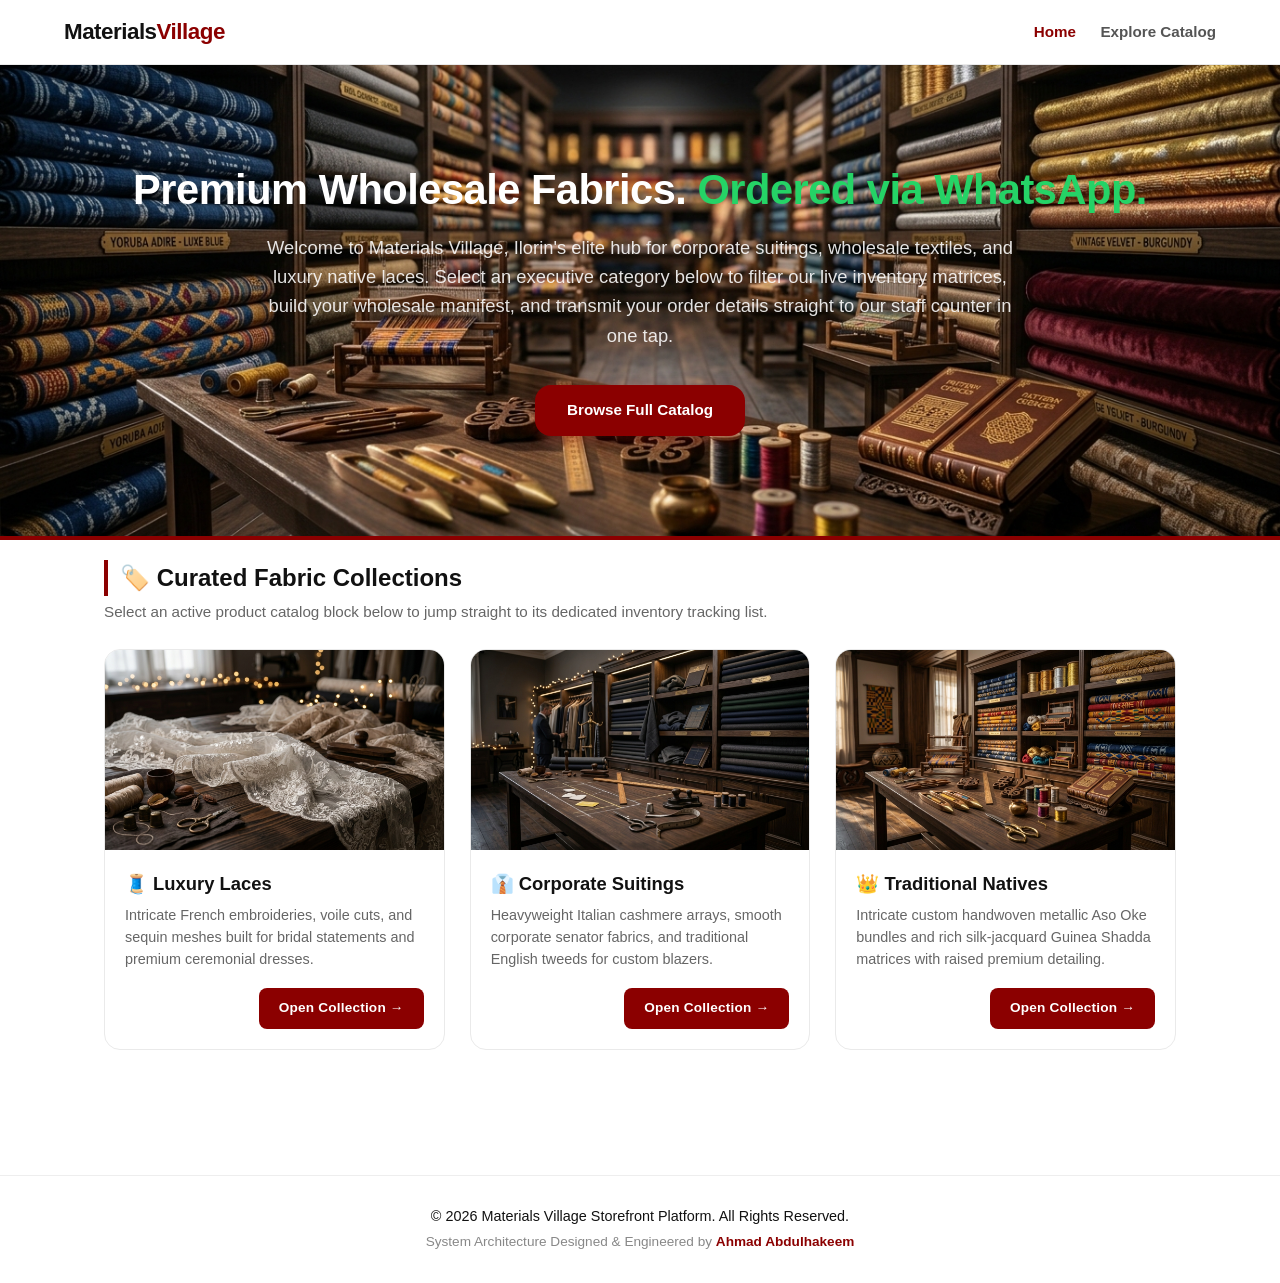
==== index.html @ 61f2f24b "Feat: Completed multi-page B2B fabric storefront template with fuzzy search engine and deep-linked c" ====
<!DOCTYPE html>
<html lang="en">
<head>
    <meta charset="UTF-8">
    <meta name="viewport" content="width=device-width, initial-scale=1.0">
    <title>Materials Village | Premium Textiles Platform</title>
    <link rel="stylesheet" href="style.css">
</head>
<body>

    <!-- Main Navigation Header Interface -->
    <header>
        <div class="logo">Materials<span>Village</span></div>
        <nav>
            <a href="index.html" class="active">Home</a>
            <a href="catalog.html">Explore Catalog</a>
        </nav>
    </header>

    <!-- Elevated Multi-Page Introduction Hero Module -->
    <section class="hero">
        <h1>Premium Wholesale Fabrics. <span class="whatsapp-color">Ordered via WhatsApp.</span></h1>
        <p>Welcome to Materials Village, Ilorin's elite hub for corporate suitings, wholesale textiles, and luxury native laces. Select an executive category below to filter our live inventory matrices, build your wholesale manifest, and transmit your order details straight to our staff counter in one tap.</p>
        <a href="catalog.html" class="cta-btn">Browse Full Catalog</a>
    </section>

    <!-- Structural Collection Category Display Wrapper -->
    <main class="menu-container">
        
        <div class="menu-category">
            <h2 class="category-title">🏷️ Curated Fabric Collections</h2>
            <p style="color: #666; margin-bottom: 25px; margin-top: -15px; font-size: 0.95rem;">Select an active product catalog block below to jump straight to its dedicated inventory tracking list.</p>
            
            <!-- Reusing pre-tested responsive layouts to prevent styling breaks -->
            <div class="menu-grid">
                
                <!-- Category Collection Block A -->
                <div class="food-card">
                    <div class="image-wrapper">
                        <!-- Direct placeholder link or your custom generated render asset -->
                        <img src="images/bg-laces.jfif" alt="Luxury Laces" class="food-img">
                    </div>
                    <div class="food-info">
                        <h3>🧵 Luxury Laces</h3>
                        <p class="description">Intricate French embroideries, voile cuts, and sequin meshes built for bridal statements and premium ceremonial dresses.</p>
                        <div class="price-row" style="justify-content: flex-end;">
                            <a href="catalog.html?category=laces" class="add-to-cart-btn" style="text-decoration: none; text-align: center;">Open Collection &rarr;</a>
                        </div>
                    </div>
                </div>

                <!-- Category Collection Block B -->
                <div class="food-card">
                    <div class="image-wrapper">
                        <img src="images/bg-suitings.jfif" alt="Corporate Suitings" class="food-img">
                    </div>
                    <div class="food-info">
                        <h3>👔 Corporate Suitings</h3>
                        <p class="description">Heavyweight Italian cashmere arrays, smooth corporate senator fabrics, and traditional English tweeds for custom blazers.</p>
                        <div class="price-row" style="justify-content: flex-end;">
                            <a href="catalog.html?category=suitings" class="add-to-cart-btn" style="text-decoration: none; text-align: center;">Open Collection &rarr;</a>
                        </div>
                    </div>
                </div>

                <!-- Category Collection Block C -->
                <div class="food-card">
                    <div class="image-wrapper">
                        <img src="images/bg-natives.jfif" alt="Traditional Natives" class="food-img">
                    </div>
                    <div class="food-info">
                        <h3>👑 Traditional Natives</h3>
                        <p class="description">Intricate custom handwoven metallic Aso Oke bundles and rich silk-jacquard Guinea Shadda matrices with raised premium detailing.</p>
                        <div class="price-row" style="justify-content: flex-end;">
                            <a href="catalog.html?category=natives" class="add-to-cart-btn" style="text-decoration: none; text-align: center;">Open Collection &rarr;</a>
                        </div>
                    </div>
                </div>

            </div>
        </div>

    </main>

    <!-- Branded Corporate Footer Section with Developer Credit Signature -->
    <footer>
        <p>&copy; 2026 Materials Village Storefront Platform. All Rights Reserved.</p>
        <p style="margin-top: 5px; font-size: 0.85rem; color: #888;">System Architecture Designed & Engineered by <strong style="color: var(--primary-color);">Ahmad Abdulhakeem</strong></p>
    </footer>

</body>
</html>
---- style.css ----
/* ==========================================================================
   1. TOKENS & RESET ARCHITECTURE
   ========================================================================== */
:root {
    --primary-color: #8B0000;    /* Deep Crimson Accent */
    --accent-color: #25D366;     /* Secure WhatsApp Green */
    --dark-color: #111111;       /* Sleek Typography Slate */
    --light-color: #F8F9FA;      /* Pure Minimal Section Mattes */
    --white: #FFFFFF;
    --border-radius: 16px;
    --transition: all 0.3s cubic-bezier(0.25, 0.8, 0.25, 1);
}

* {
    margin: 0;
    padding: 0;
    box-sizing: border-box;
}

body {
    font-family: -apple-system, BlinkMacSystemFont, 'Segoe UI', Roboto, Helvetica, Arial, sans-serif;
    color: var(--dark-color);
    background-color: var(--white);
    line-height: 1.5;
}

/* ==========================================================================
   2. STICKY INTERFACE HEADER & SEARCH MODULE
   ========================================================================== */
header {
    display: flex;
    justify-content: space-between;
    align-items: center;
    padding: 15px 5%;
    background: var(--white);
    border-bottom: 1px solid #EAEAEA;
    position: sticky;
    top: 0;
    z-index: 1000;
}

.logo {
    font-size: 1.4rem;
    font-weight: 800;
    letter-spacing: -0.5px;
}

.logo span {
    color: var(--primary-color);
}

.search-wrapper input {
    width: 280px;
    padding: 12px 18px;
    border-radius: 30px;
    border: 1px solid #DCDCDC;
    font-size: 0.9rem;
    outline: none;
    transition: var(--transition);
}

.search-wrapper input:focus {
    border-color: var(--primary-color);
    width: 350px;
    box-shadow: 0 4px 12px rgba(139, 0, 0, 0.08);
}

/* ==========================================================================
   3. TAB NAVIGATION WRAPPERS
   ========================================================================== */
.tab-container {
    display: flex;
    justify-content: center;
    gap: 12px;
    padding: 25px 20px 5px;
    overflow-x: auto;
    white-space: nowrap;
}

.tab-btn {
    background: var(--light-color);
    border: none;
    padding: 10px 22px;
    border-radius: 25px;
    font-weight: 600;
    font-size: 0.9rem;
    color: #555555;
    cursor: pointer;
    transition: var(--transition);
}

.tab-btn.active, .tab-btn:hover {
    background: var(--primary-color);
    color: var(--white);
    transform: translateY(-1px);
}

/* ==========================================================================
   4. GRID CONTROLLERS & CARDS
   ========================================================================== */
.menu-container {
    max-width: 1200px;
    margin: 0 auto;
    padding: 20px 5% 80px;
}

.menu-category {
    margin-bottom: 45px;
}

.category-title {
    font-size: 1.5rem;
    font-weight: 700;
    margin-bottom: 20px;
    border-left: 4px solid var(--primary-color);
    padding-left: 12px;
}

.menu-grid {
    display: grid;
    grid-template-columns: repeat(auto-fill, minmax(300px, 1fr));
    gap: 25px;
}

.food-card {
    background-color: var(--white);
    border-radius: var(--border-radius);
    border: 1px solid #EAEAEA;
    overflow: hidden;
    transition: var(--transition);
}

.food-card:hover {
    transform: translateY(-4px);
    box-shadow: 0 12px 24px rgba(0,0,0,0.06);
}

.image-wrapper {
    width: 100%;
    height: 200px;
    background: #F0F0F0;
    overflow: hidden;
}

.food-img {
    width: 100%;
    height: 100%;
    object-fit: cover;
    transition: var(--transition);
}

.food-card:hover .food-img {
    transform: scale(1.04);
}

.food-info {
    padding: 20px;
}

.food-info h3 {
    font-size: 1.15rem;
    font-weight: 700;
    margin-bottom: 8px;
}

.description {
    font-size: 0.9rem;
    color: #666666;
    margin-bottom: 18px;
    min-height: 42px;
}

.price-row {
    display: flex;
    justify-content: space-between;
    align-items: center;
}

.price {
    font-size: 1.25rem;
    font-weight: 800;
}

.price small {
    font-size: 0.75rem;
    color: #888;
    font-weight: 400;
}

.add-to-cart-btn {
    background-color: var(--primary-color);
    color: var(--white);
    border: none;
    padding: 10px 16px;
    border-radius: 8px;
    font-weight: 600;
    font-size: 0.85rem;
    cursor: pointer;
    transition: var(--transition);
}

.add-to-cart-btn:hover {
    background-color: #B22222;
}

/* ==========================================================================
   5. INTERACTIVE BASKET INTERFACES
   ========================================================================== */
.floating-cart-icon {
    position: fixed;
    bottom: 25px;
    right: 25px;
    background-color: var(--primary-color);
    color: var(--white);
    border: none;
    width: 56px;
    height: 56px;
    border-radius: 50%;
    font-size: 1.3rem;
    cursor: pointer;
    box-shadow: 0 4px 16px rgba(139,0,0,0.25);
    display: flex;
    justify-content: center;
    align-items: center;
    z-index: 1500;
    transition: var(--transition);
}

.floating-cart-icon:hover {
    transform: scale(1.08);
}

#cart-count {
    position: absolute;
    top: -4px;
    right: -4px;
    background-color: var(--accent-color);
    font-size: 0.75rem;
    font-weight: 700;
    padding: 3px 7px;
    border-radius: 10px;
}

.cart-drawer {
    position: fixed;
    top: 0;
    right: -400px;
    width: 380px;
    height: 100vh;
    background-color: var(--white);
    box-shadow: -6px 0 24px rgba(0,0,0,0.1);
    z-index: 2000;
    display: flex;
    flex-direction: column;
    transition: right 0.4s cubic-bezier(0.16, 1, 0.3, 1);
}

.cart-drawer.open {
    right: 0;
}

.cart-header {
    padding: 20px;
    border-bottom: 1px solid #EEE;
    display: flex;
    justify-content: space-between;
    align-items: center;
}

.close-cart-btn {
    font-size: 1.6rem;
    cursor: pointer;
    color: #999;
}

.cart-items-list {
    flex: 1;
    overflow-y: auto;
    padding: 20px;
}

.empty-cart-msg {
    text-align: center;
    color: #999;
    margin-top: 50px;
    font-size: 0.9rem;
}

.cart-item-row {
    display: flex;
    justify-content: space-between;
    align-items: center;
    padding: 12px 0;
    border-bottom: 1px solid #F5F5F5;
}

.cart-item-details h4 {
    font-size: 0.9rem;
    margin-bottom: 2px;
}

.cart-item-details span {
    font-size: 0.8rem;
    color: #777;
}

.remove-btn {
    background: none;
    border: none;
    color: #CC0000;
    font-size: 1.1rem;
    font-weight: 700;
    cursor: pointer;
    padding: 5px;
}

.cart-footer {
    padding: 20px;
    background-color: var(--light-color);
    border-top: 1px solid #EAEAEA;
}

.total-row {
    display: flex;
    justify-content: space-between;
    font-weight: 700;
    font-size: 1.1rem;
    margin-bottom: 15px;
}

.checkout-btn {
    width: 100%;
    background-color: var(--accent-color);
    color: var(--white);
    border: none;
    padding: 12px;
    border-radius: 10px;
    font-weight: 700;
    font-size: 0.95rem;
    cursor: pointer;
    transition: var(--transition);
}

.checkout-btn:disabled {
    background-color: #CCC;
    cursor: not-allowed;
}

/* ==========================================================================
   6. RESPONSIVE MEDIA QUERIES
   ========================================================================== */
@media (max-width: 650px) {
    header {
        flex-direction: column;
        gap: 12px;
        padding: 15px 20px;
    }
    .search-wrapper input {
        width: 100%;
        max-width: 320px;
    }
    .search-wrapper input:focus {
        width: 100%;
        max-width: 340px;
    }
    .cart-drawer {
        width: 100vw;
        right: -100vw;
    }
}
footer {
    text-align: center;
    padding: 30px;
    border-top: 1px solid #EEE;
    font-size: 0.9rem;
}
/* ==========================================================================
   7. HOME DIRECTORY COLLECTION BLOCKS
   ========================================================================== */
.home-collections {
    padding: 60px 5%;
    max-width: 1200px;
    margin: 0 auto;
    text-align: center;
}

.section-title {
    font-size: 2rem;
    font-weight: 800;
    margin-bottom: 8px;
    letter-spacing: -0.5px;
}

.section-subtitle {
    color: #666;
    margin-bottom: 40px;
    font-size: 1.05rem;
}

.collection-directory {
    display: grid;
    grid-template-columns: repeat(auto-fit, minmax(320px, 1fr));
    gap: 30px;
}

.collection-card {
    position: relative;
    border-radius: var(--border-radius);
    padding: 40px 30px;
    text-align: left;
    color: var(--white);
    overflow: hidden;
    min-height: 240px;
    display: flex;
    align-items: flex-end;
    box-shadow: 0 4px 15px rgba(0,0,0,0.05);
    transition: var(--transition);
}

.collection-card:hover {
    transform: translateY(-5px);
    box-shadow: 0 12px 30px rgba(0,0,0,0.15);
}

.card-bg-mask {
    position: absolute;
    top: 0;
    left: 0;
    width: 100%;
    height: 100%;
    opacity: 0.92;
    z-index: 1;
    transition: var(--transition);
}

.collection-card:hover .card-bg-mask {
    opacity: 0.85;
}

.collection-content {
    position: relative;
    z-index: 2;
    width: 100%;
}

.collection-content h3 {
    font-size: 1.5rem;
    font-weight: 700;
    margin-bottom: 10px;
}

.collection-content p {
    font-size: 0.95rem;
    opacity: 0.85;
    margin-bottom: 25px;
    line-height: 1.5;
    min-height: 60px;
}

.explore-link {
    color: var(--white);
    text-decoration: none;
    font-weight: 700;
    font-size: 0.95rem;
    border-bottom: 2px solid rgba(255,255,255,0.3);
    padding-bottom: 4px;
    transition: var(--transition);
}

.collection-card:hover .explore-link {
    border-bottom-color: var(--white);
    padding-left: 5px;
}

header nav a {
    text-decoration: none;
    color: #555;
    font-weight: 600;
    margin-left: 20px;
    font-size: 0.95rem;
    transition: var(--transition);
}

header nav a.active, header nav a:hover {
    color: var(--primary-color);
}
/* ==========================================================================
   EXPLICIT HERO SECTIONS & CALL-TO-ACTION BUTTON STYLES
   ========================================================================== */
.hero {
    background:
                url('images/bg-hero.jfif') center/cover no-repeat;
    color: var(--white);
    text-align: center;
    padding: 100px 24px;
    border-bottom: 4px solid var(--primary-color);
}

.hero h1 {
    font-size: 2.6rem;
    font-weight: 800;
    margin-bottom: 18px;
    letter-spacing: -0.5px;
    line-height: 1.2;
}

.hero .whatsapp-color {
    color: var(--accent-color);
}

.hero p {
    font-size: 1.15rem;
    max-width: 750px;
    margin: 0 auto 35px;
    opacity: 0.88;
    line-height: 1.6;
}

/* Base style mapping for your main action buttons */
.cta-btn {
    display: inline-block;
    background-color: var(--primary-color);
    color: var(--white);
    padding: 14px 32px;
    text-decoration: none;
    border-radius: var(--border-radius);
    font-weight: 700;
    font-size: 0.95rem;
    transition: var(--transition);
    border: none;
    cursor: pointer;
    box-shadow: 0 4px 14px rgba(139, 0, 0, 0.3);
}

.cta-btn:hover {
    background-color: #B22222;
    transform: translateY(-2px);
    box-shadow: 0 6px 20px rgba(139, 0, 0, 0.4);
}

/* Custom alignment for collection card links to match template metrics */
.food-card .add-to-cart-btn {
    display: inline-block;
    width: auto;
    padding: 10px 20px;
    font-size: 0.85rem;
    font-weight: 700;
    letter-spacing: 0.2px;
}

/* ==========================================================================
   8. SEARCH FALLBACK EMPTY STATE DESIGN CARD
   ========================================================================== */
.search-fallback-card {
    background-color: var(--light-color);
    border: 1px dashed #CCCCCC;
    border-radius: var(--border-radius);
    padding: 50px 30px;
    text-align: center;
    max-width: 550px;
    margin: 40px auto;
}

.fallback-icon {
    font-size: 2.5rem;
    margin-bottom: 15px;
    opacity: 0.6;
}

.search-fallback-card h3 {
    font-size: 1.4rem;
    font-weight: 700;
    margin-bottom: 8px;
    color: var(--dark-color);
}

.search-fallback-card p {
    font-size: 0.95rem;
    color: #666666;
    line-height: 1.5;
    max-width: 420px;
    margin: 0 auto;
}
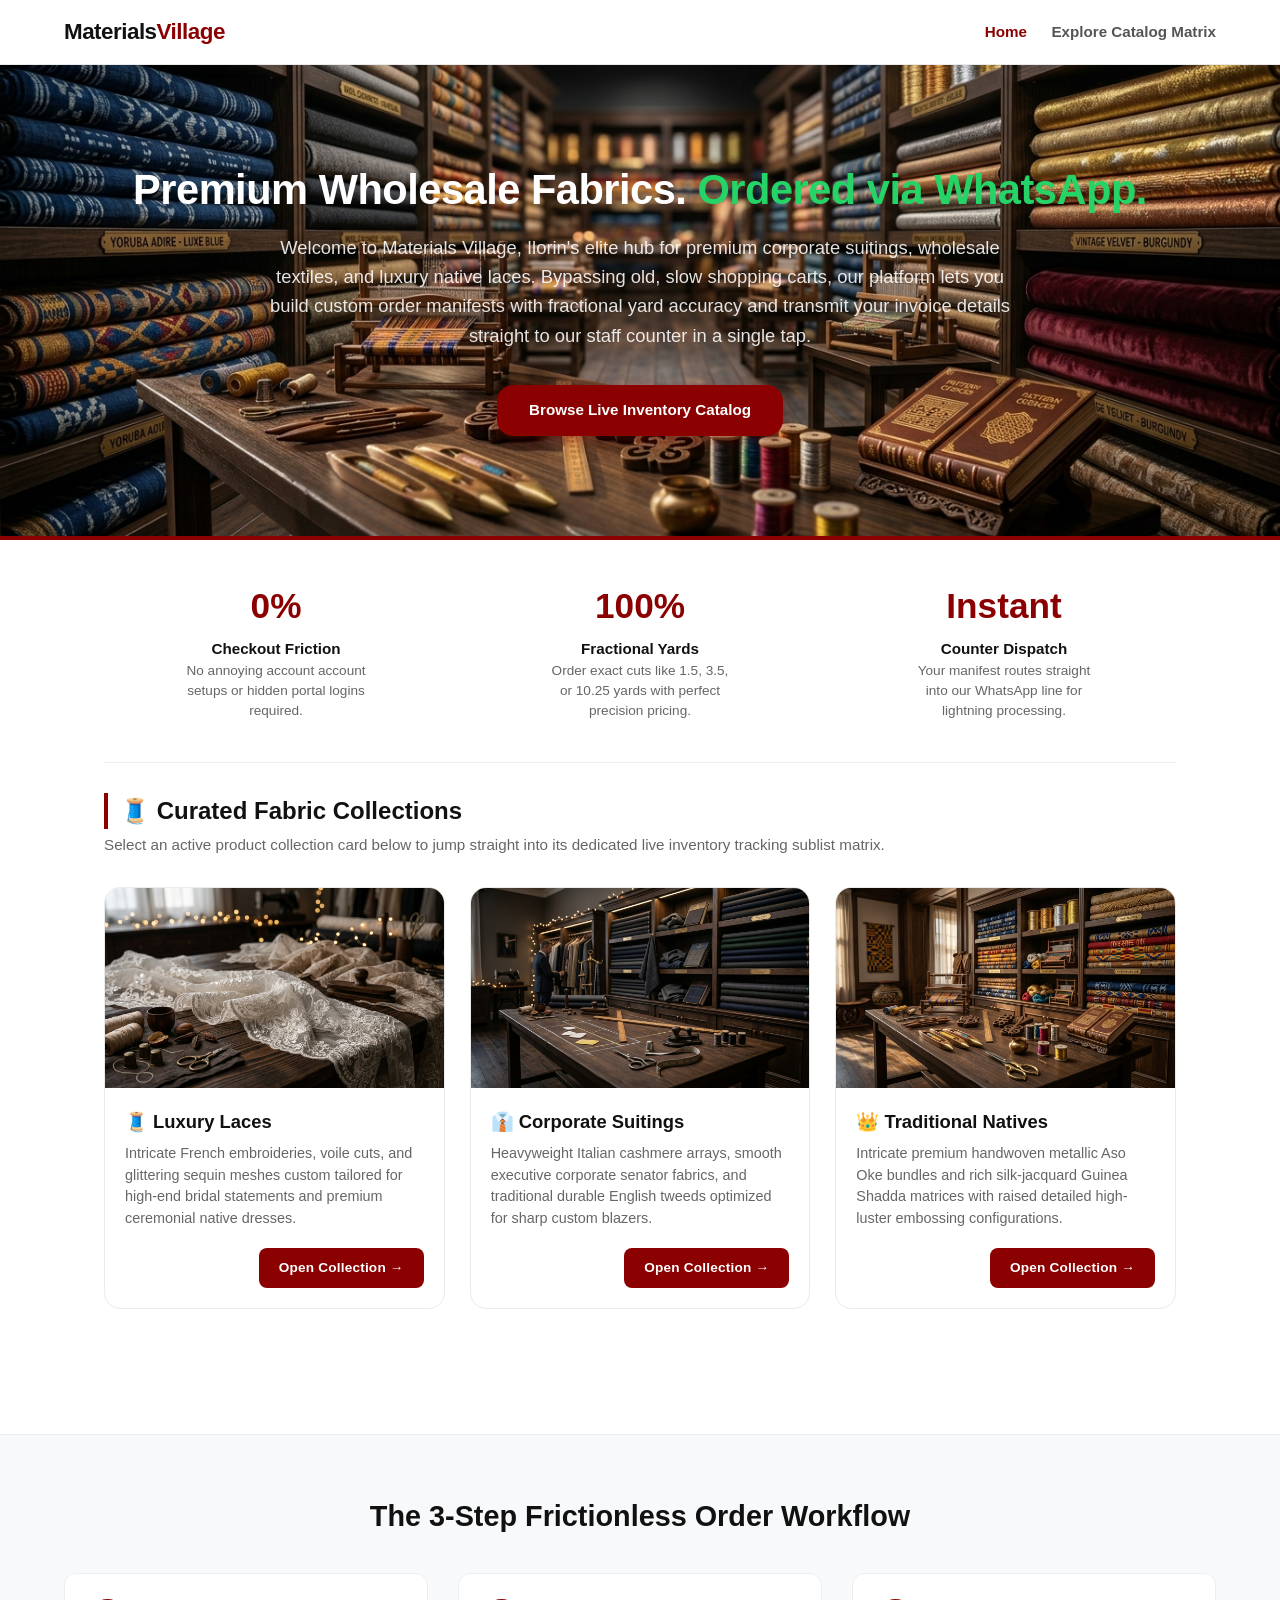
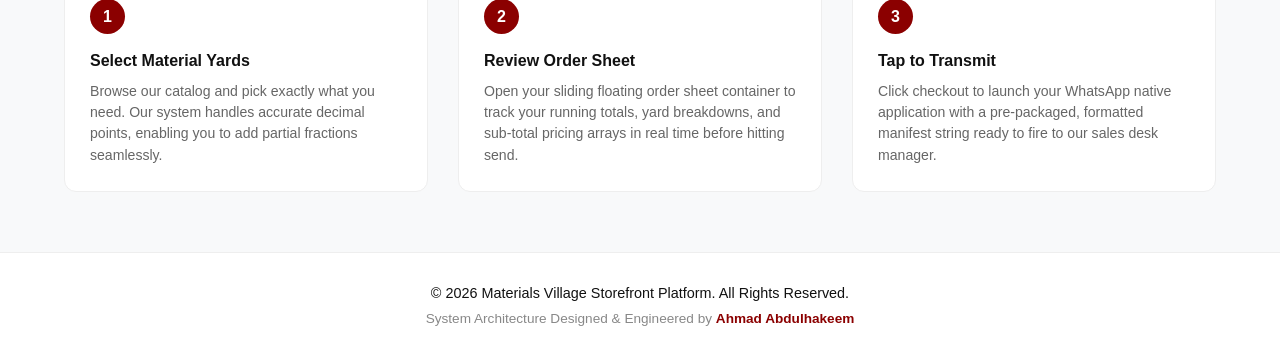
==== commit 6ddb9ac4: "Feat: Completed full Open Graph image tracking protocol and responsive favicon tab layout assets" ====
--- a/index.html
+++ b/index.html
@@ -8,41 +8,58 @@
 </head>
 <body>
 
-    <!-- Main Navigation Header Interface -->
+    <!-- Main Store Header -->
     <header>
         <div class="logo">Materials<span>Village</span></div>
         <nav>
             <a href="index.html" class="active">Home</a>
-            <a href="catalog.html">Explore Catalog</a>
+            <a href="catalog.html">Explore Catalog Matrix</a>
         </nav>
     </header>
 
-    <!-- Elevated Multi-Page Introduction Hero Module -->
+    <!-- Premium Fabric Showroom Master Hero Section -->
     <section class="hero">
         <h1>Premium Wholesale Fabrics. <span class="whatsapp-color">Ordered via WhatsApp.</span></h1>
-        <p>Welcome to Materials Village, Ilorin's elite hub for corporate suitings, wholesale textiles, and luxury native laces. Select an executive category below to filter our live inventory matrices, build your wholesale manifest, and transmit your order details straight to our staff counter in one tap.</p>
-        <a href="catalog.html" class="cta-btn">Browse Full Catalog</a>
+        <p>Welcome to Materials Village, Ilorin's elite hub for premium corporate suitings, wholesale textiles, and luxury native laces. Bypassing old, slow shopping carts, our platform lets you build custom order manifests with fractional yard accuracy and transmit your invoice details straight to our staff counter in a single tap.</p>
+        <a href="catalog.html" class="cta-btn">Browse Live Inventory Catalog</a>
+    </section>
+
+    <!-- 🌟 NEW ADDITION SECTION 1: VALUE PROPOSITION TRUST BANNER -->
+    <section class="menu-container" style="padding-top: 40px; padding-bottom: 20px; text-align: center;">
+        <div style="display: grid; grid-template-columns: repeat(auto-fit, minmax(220px, 1fr)); gap: 20px; border-bottom: 1px solid #EEE; padding-bottom: 40px;">
+            <div>
+                <h2 style="color: var(--primary-color); font-size: 2.2rem; font-weight: 800;">0%</h2>
+                <p style="font-weight: 700; font-size: 0.95rem; margin-top: 5px;">Checkout Friction</p>
+                <p style="font-size: 0.85rem; color: #666; max-width: 180px; margin: 0 auto;">No annoying account account setups or hidden portal logins required.</p>
+            </div>
+            <div>
+                <h2 style="color: var(--primary-color); font-size: 2.2rem; font-weight: 800;">100%</h2>
+                <p style="font-weight: 700; font-size: 0.95rem; margin-top: 5px;">Fractional Yards</p>
+                <p style="font-size: 0.85rem; color: #666; max-width: 180px; margin: 0 auto;">Order exact cuts like 1.5, 3.5, or 10.25 yards with perfect precision pricing.</p>
+            </div>
+            <div>
+                <h2 style="color: var(--primary-color); font-size: 2.2rem; font-weight: 800;">Instant</h2>
+                <p style="font-weight: 700; font-size: 0.95rem; margin-top: 5px;">Counter Dispatch</p>
+                <p style="font-size: 0.85rem; color: #666; max-width: 180px; margin: 0 auto;">Your manifest routes straight into our WhatsApp line for lightning processing.</p>
+            </div>
+        </div>
     </section>
 
     <!-- Structural Collection Category Display Wrapper -->
-    <main class="menu-container">
+    <main class="menu-container" style="padding-top: 10px;">
         
         <div class="menu-category">
-            <h2 class="category-title">🏷️ Curated Fabric Collections</h2>
-            <p style="color: #666; margin-bottom: 25px; margin-top: -15px; font-size: 0.95rem;">Select an active product catalog block below to jump straight to its dedicated inventory tracking list.</p>
+            <h2 class="category-title">🧵 Curated Fabric Collections</h2>
+            <p style="color: #666; margin-bottom: 30px; margin-top: -15px; font-size: 0.95rem;">Select an active product collection card below to jump straight into its dedicated live inventory tracking sublist matrix.</p>
             
-            <!-- Reusing pre-tested responsive layouts to prevent styling breaks -->
             <div class="menu-grid">
                 
                 <!-- Category Collection Block A -->
                 <div class="food-card">
-                    <div class="image-wrapper">
-                        <!-- Direct placeholder link or your custom generated render asset -->
-                        <img src="images/bg-laces.jfif" alt="Luxury Laces" class="food-img">
-                    </div>
+                    <div class="image-wrapper"><img src="images/bg-laces.jfif" loading="lazy" alt="Luxury Laces" class="food-img"></div>
                     <div class="food-info">
                         <h3>🧵 Luxury Laces</h3>
-                        <p class="description">Intricate French embroideries, voile cuts, and sequin meshes built for bridal statements and premium ceremonial dresses.</p>
+                        <p class="description">Intricate French embroideries, voile cuts, and glittering sequin meshes custom tailored for high-end bridal statements and premium ceremonial native dresses.</p>
                         <div class="price-row" style="justify-content: flex-end;">
                             <a href="catalog.html?category=laces" class="add-to-cart-btn" style="text-decoration: none; text-align: center;">Open Collection &rarr;</a>
                         </div>
@@ -51,12 +68,10 @@
 
                 <!-- Category Collection Block B -->
                 <div class="food-card">
-                    <div class="image-wrapper">
-                        <img src="images/bg-suitings.jfif" alt="Corporate Suitings" class="food-img">
-                    </div>
+                    <div class="image-wrapper"><img src="images/bg-suitings.jfif" loading="lazy" alt="Corporate Suitings" class="food-img"></div>
                     <div class="food-info">
                         <h3>👔 Corporate Suitings</h3>
-                        <p class="description">Heavyweight Italian cashmere arrays, smooth corporate senator fabrics, and traditional English tweeds for custom blazers.</p>
+                        <p class="description">Heavyweight Italian cashmere arrays, smooth executive corporate senator fabrics, and traditional durable English tweeds optimized for sharp custom blazers.</p>
                         <div class="price-row" style="justify-content: flex-end;">
                             <a href="catalog.html?category=suitings" class="add-to-cart-btn" style="text-decoration: none; text-align: center;">Open Collection &rarr;</a>
                         </div>
@@ -65,12 +80,10 @@
 
                 <!-- Category Collection Block C -->
                 <div class="food-card">
-                    <div class="image-wrapper">
-                        <img src="images/bg-natives.jfif" alt="Traditional Natives" class="food-img">
-                    </div>
+                    <div class="image-wrapper"><img src="images/bg-natives.jfif" loading="lazy" alt="Traditional Natives" class="food-img"></div>
                     <div class="food-info">
                         <h3>👑 Traditional Natives</h3>
-                        <p class="description">Intricate custom handwoven metallic Aso Oke bundles and rich silk-jacquard Guinea Shadda matrices with raised premium detailing.</p>
+                        <p class="description">Intricate premium handwoven metallic Aso Oke bundles and rich silk-jacquard Guinea Shadda matrices with raised detailed high-luster embossing configurations.</p>
                         <div class="price-row" style="justify-content: flex-end;">
                             <a href="catalog.html?category=natives" class="add-to-cart-btn" style="text-decoration: none; text-align: center;">Open Collection &rarr;</a>
                         </div>
@@ -82,6 +95,30 @@
 
     </main>
 
+    <!-- 🌟 NEW ADDITION SECTION 2: HOW IT WORKS STEP-BY-STEP EXPLANATION -->
+    <section style="background-color: var(--light-color); padding: 60px 5%; border-top: 1px solid #EAEAEA;">
+        <div style="max-width: 1200px; margin: 0 auto; text-align: center;">
+            <h2 style="font-size: 1.8rem; font-weight: 800; margin-bottom: 35px;">The 3-Step Frictionless Order Workflow</h2>
+            <div style="display: grid; grid-template-columns: repeat(auto-fit, minmax(260px, 1fr)); gap: 30px; text-align: left;">
+                <div style="background: var(--white); padding: 25px; border-radius: 12px; border: 1px solid #EEE;">
+                    <div style="background: var(--primary-color); color: white; width: 35px; height: 35px; border-radius: 50%; display: flex; align-items: center; justify-content: center; font-weight: bold; margin-bottom: 15px;">1</div>
+                    <h4 style="margin-bottom: 8px; font-weight: 700;">Select Material Yards</h4>
+                    <p style="font-size: 0.88rem; color: #666; line-height: 1.5;">Browse our catalog and pick exactly what you need. Our system handles accurate decimal points, enabling you to add partial fractions seamlessly.</p>
+                </div>
+                <div style="background: var(--white); padding: 25px; border-radius: 12px; border: 1px solid #EEE;">
+                    <div style="background: var(--primary-color); color: white; width: 35px; height: 35px; border-radius: 50%; display: flex; align-items: center; justify-content: center; font-weight: bold; margin-bottom: 15px;">2</div>
+                    <h4 style="margin-bottom: 8px; font-weight: 700;">Review Order Sheet</h4>
+                    <p style="font-size: 0.88rem; color: #666; line-height: 1.5;">Open your sliding floating order sheet container to track your running totals, yard breakdowns, and sub-total pricing arrays in real time before hitting send.</p>
+                </div>
+                <div style="background: var(--white); padding: 25px; border-radius: 12px; border: 1px solid #EEE;">
+                    <div style="background: var(--primary-color); color: white; width: 35px; height: 35px; border-radius: 50%; display: flex; align-items: center; justify-content: center; font-weight: bold; margin-bottom: 15px;">3</div>
+                    <h4 style="margin-bottom: 8px; font-weight: 700;">Tap to Transmit</h4>
+                    <p style="font-size: 0.88rem; color: #666; line-height: 1.5;">Click checkout to launch your WhatsApp native application with a pre-packaged, formatted manifest string ready to fire to our sales desk manager.</p>
+                </div>
+            </div>
+        </div>
+    </section>
+
     <!-- Branded Corporate Footer Section with Developer Credit Signature -->
     <footer>
         <p>&copy; 2026 Materials Village Storefront Platform. All Rights Reserved.</p>
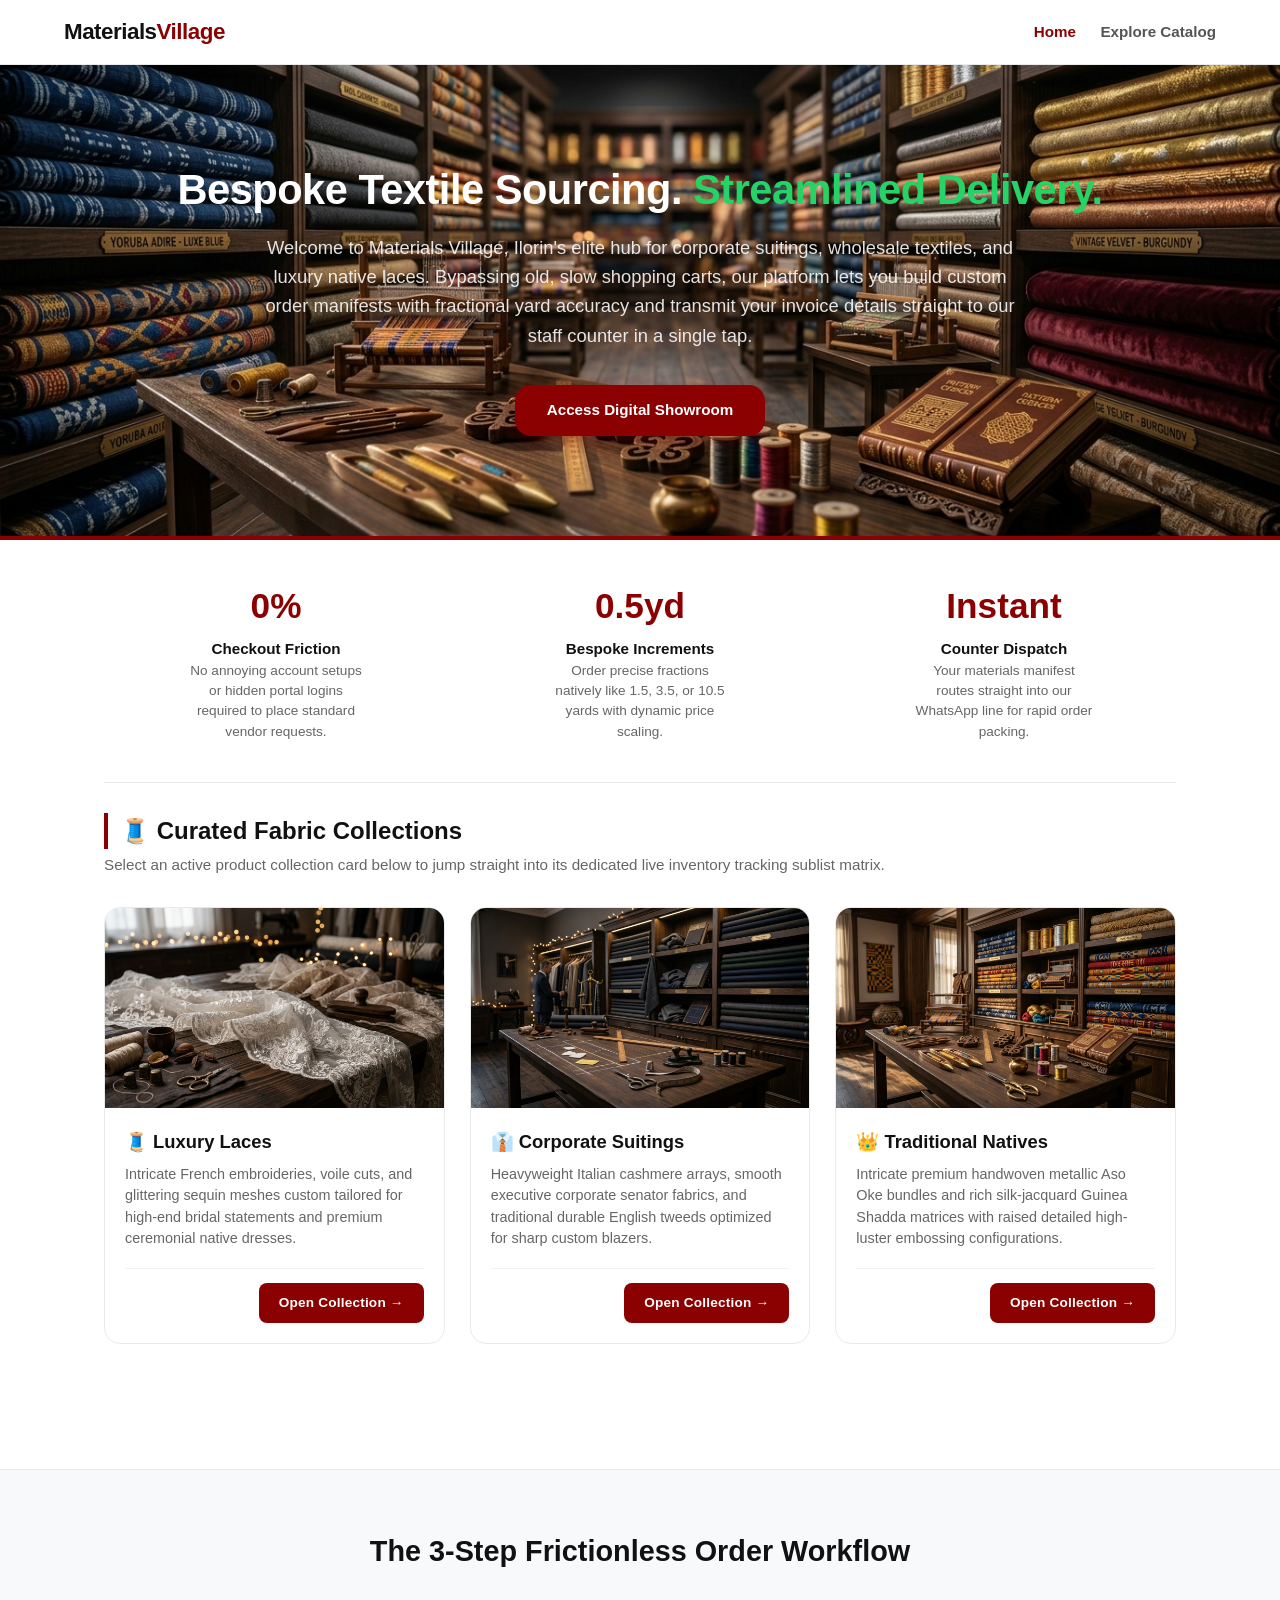
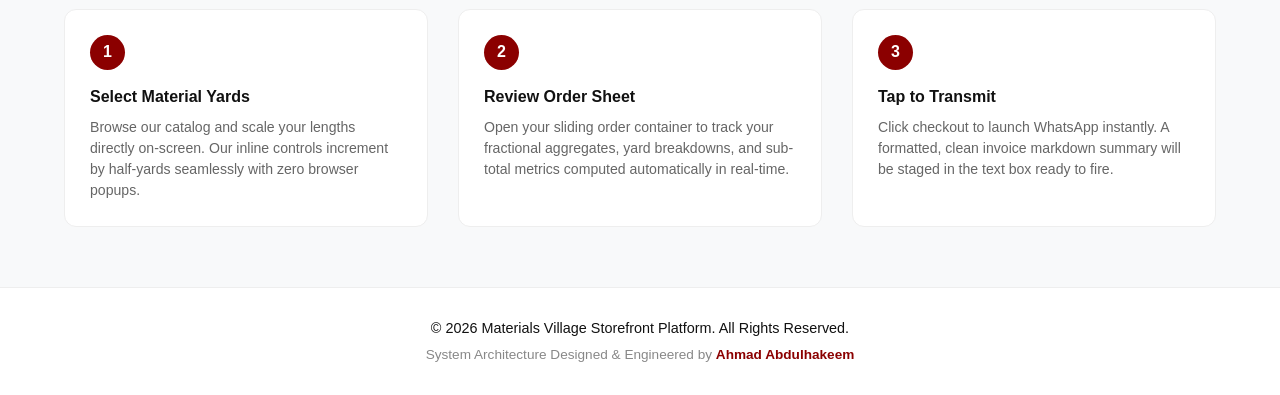
==== commit 02321259: "Design: Compacted quantity stepper capsules, isolated button click targets, and released version 1.2" ====
--- a/index.html
+++ b/index.html
@@ -5,58 +5,65 @@
     <meta name="viewport" content="width=device-width, initial-scale=1.0">
     <title>Materials Village | Premium Textiles Platform</title>
     <link rel="stylesheet" href="style.css">
+    <!-- Essential Open Graph Protocol Meta Tags -->
+    <meta property="og:title" content="Materials Village | Premium Textiles B2B Platform">
+    <meta property="og:description" content="Browse premium fabrics, build custom order manifests, and route your textile orders straight to our sales counter via WhatsApp with zero signup friction.">
+    <meta property="og:type" content="website">
+    <meta property="og:url" content="https://github.io">
+    <meta property="og:image" content="https://github.ioimages/og-preview.jfif">
+    <meta property="og:image:width" content="1200">
+    <meta property="og:image:height" content="630">
+    <link rel="icon" type="image/png" href="images/favicon.jfif">
 </head>
 <body>
 
-    <!-- Main Store Header -->
+    <!-- Main Navigation Header Interface -->
     <header>
         <div class="logo">Materials<span>Village</span></div>
         <nav>
             <a href="index.html" class="active">Home</a>
-            <a href="catalog.html">Explore Catalog Matrix</a>
+            <a href="catalog.html">Explore Catalog</a>
         </nav>
     </header>
 
-    <!-- Premium Fabric Showroom Master Hero Section -->
+    <!-- Polished Professional Hero Module -->
     <section class="hero">
-        <h1>Premium Wholesale Fabrics. <span class="whatsapp-color">Ordered via WhatsApp.</span></h1>
-        <p>Welcome to Materials Village, Ilorin's elite hub for premium corporate suitings, wholesale textiles, and luxury native laces. Bypassing old, slow shopping carts, our platform lets you build custom order manifests with fractional yard accuracy and transmit your invoice details straight to our staff counter in a single tap.</p>
-        <a href="catalog.html" class="cta-btn">Browse Live Inventory Catalog</a>
+        <h1>Bespoke Textile Sourcing. <span class="whatsapp-color">Streamlined Delivery.</span></h1>
+        <p>Welcome to Materials Village, Ilorin's elite hub for corporate suitings, wholesale textiles, and luxury native laces. Bypassing old, slow shopping carts, our platform lets you build custom order manifests with fractional yard accuracy and transmit your invoice details straight to our staff counter in a single tap.</p>
+        <a href="catalog.html" class="cta-btn">Access Digital Showroom</a>
     </section>
 
-    <!-- 🌟 NEW ADDITION SECTION 1: VALUE PROPOSITION TRUST BANNER -->
+    <!-- Value Proposition Trust Banner -->
     <section class="menu-container" style="padding-top: 40px; padding-bottom: 20px; text-align: center;">
-        <div style="display: grid; grid-template-columns: repeat(auto-fit, minmax(220px, 1fr)); gap: 20px; border-bottom: 1px solid #EEE; padding-bottom: 40px;">
+        <div style="display: grid; grid-template-columns: repeat(auto-fit, minmax(220px, 1fr)); gap: 20px; border-bottom: 1px solid #EAEAEA; padding-bottom: 40px;">
             <div>
                 <h2 style="color: var(--primary-color); font-size: 2.2rem; font-weight: 800;">0%</h2>
                 <p style="font-weight: 700; font-size: 0.95rem; margin-top: 5px;">Checkout Friction</p>
-                <p style="font-size: 0.85rem; color: #666; max-width: 180px; margin: 0 auto;">No annoying account account setups or hidden portal logins required.</p>
+                <p style="font-size: 0.85rem; color: #666; max-width: 180px; margin: 0 auto;">No annoying account setups or hidden portal logins required to place standard vendor requests.</p>
             </div>
             <div>
-                <h2 style="color: var(--primary-color); font-size: 2.2rem; font-weight: 800;">100%</h2>
-                <p style="font-weight: 700; font-size: 0.95rem; margin-top: 5px;">Fractional Yards</p>
-                <p style="font-size: 0.85rem; color: #666; max-width: 180px; margin: 0 auto;">Order exact cuts like 1.5, 3.5, or 10.25 yards with perfect precision pricing.</p>
+                <h2 style="color: var(--primary-color); font-size: 2.2rem; font-weight: 800;">0.5yd</h2>
+                <p style="font-weight: 700; font-size: 0.95rem; margin-top: 5px;">Bespoke Increments</p>
+                <p style="font-size: 0.85rem; color: #666; max-width: 180px; margin: 0 auto;">Order precise fractions natively like 1.5, 3.5, or 10.5 yards with dynamic price scaling.</p>
             </div>
             <div>
                 <h2 style="color: var(--primary-color); font-size: 2.2rem; font-weight: 800;">Instant</h2>
                 <p style="font-weight: 700; font-size: 0.95rem; margin-top: 5px;">Counter Dispatch</p>
-                <p style="font-size: 0.85rem; color: #666; max-width: 180px; margin: 0 auto;">Your manifest routes straight into our WhatsApp line for lightning processing.</p>
+                <p style="font-size: 0.85rem; color: #666; max-width: 180px; margin: 0 auto;">Your materials manifest routes straight into our WhatsApp line for rapid order packing.</p>
             </div>
         </div>
     </section>
 
-    <!-- Structural Collection Category Display Wrapper -->
+    <!-- Curated Collection Directory Grid -->
     <main class="menu-container" style="padding-top: 10px;">
-        
         <div class="menu-category">
             <h2 class="category-title">🧵 Curated Fabric Collections</h2>
             <p style="color: #666; margin-bottom: 30px; margin-top: -15px; font-size: 0.95rem;">Select an active product collection card below to jump straight into its dedicated live inventory tracking sublist matrix.</p>
             
             <div class="menu-grid">
-                
                 <!-- Category Collection Block A -->
                 <div class="food-card">
-                    <div class="image-wrapper"><img src="images/bg-laces.jfif" loading="lazy" alt="Luxury Laces" class="food-img"></div>
+                    <div class="image-wrapper"><img src="images/bg-laces.jfif" alt="Luxury Laces" class="food-img" loading="lazy"></div>
                     <div class="food-info">
                         <h3>🧵 Luxury Laces</h3>
                         <p class="description">Intricate French embroideries, voile cuts, and glittering sequin meshes custom tailored for high-end bridal statements and premium ceremonial native dresses.</p>
@@ -68,7 +75,7 @@
 
                 <!-- Category Collection Block B -->
                 <div class="food-card">
-                    <div class="image-wrapper"><img src="images/bg-suitings.jfif" loading="lazy" alt="Corporate Suitings" class="food-img"></div>
+                    <div class="image-wrapper"><img src="images/bg-suitings.jfif" alt="Corporate Suitings" class="food-img" loading="lazy"></div>
                     <div class="food-info">
                         <h3>👔 Corporate Suitings</h3>
                         <p class="description">Heavyweight Italian cashmere arrays, smooth executive corporate senator fabrics, and traditional durable English tweeds optimized for sharp custom blazers.</p>
@@ -80,7 +87,7 @@
 
                 <!-- Category Collection Block C -->
                 <div class="food-card">
-                    <div class="image-wrapper"><img src="images/bg-natives.jfif" loading="lazy" alt="Traditional Natives" class="food-img"></div>
+                    <div class="image-wrapper"><img src="images/bg-natives.jfif" alt="Traditional Natives" class="food-img" loading="lazy"></div>
                     <div class="food-info">
                         <h3>👑 Traditional Natives</h3>
                         <p class="description">Intricate premium handwoven metallic Aso Oke bundles and rich silk-jacquard Guinea Shadda matrices with raised detailed high-luster embossing configurations.</p>
@@ -89,13 +96,11 @@
                         </div>
                     </div>
                 </div>
-
             </div>
         </div>
-
     </main>
 
-    <!-- 🌟 NEW ADDITION SECTION 2: HOW IT WORKS STEP-BY-STEP EXPLANATION -->
+    <!-- The 3-Step Frictionless Order Workflow -->
     <section style="background-color: var(--light-color); padding: 60px 5%; border-top: 1px solid #EAEAEA;">
         <div style="max-width: 1200px; margin: 0 auto; text-align: center;">
             <h2 style="font-size: 1.8rem; font-weight: 800; margin-bottom: 35px;">The 3-Step Frictionless Order Workflow</h2>
@@ -103,17 +108,17 @@
                 <div style="background: var(--white); padding: 25px; border-radius: 12px; border: 1px solid #EEE;">
                     <div style="background: var(--primary-color); color: white; width: 35px; height: 35px; border-radius: 50%; display: flex; align-items: center; justify-content: center; font-weight: bold; margin-bottom: 15px;">1</div>
                     <h4 style="margin-bottom: 8px; font-weight: 700;">Select Material Yards</h4>
-                    <p style="font-size: 0.88rem; color: #666; line-height: 1.5;">Browse our catalog and pick exactly what you need. Our system handles accurate decimal points, enabling you to add partial fractions seamlessly.</p>
+                    <p style="font-size: 0.88rem; color: #666; line-height: 1.5;">Browse our catalog and scale your lengths directly on-screen. Our inline controls increment by half-yards seamlessly with zero browser popups.</p>
                 </div>
                 <div style="background: var(--white); padding: 25px; border-radius: 12px; border: 1px solid #EEE;">
                     <div style="background: var(--primary-color); color: white; width: 35px; height: 35px; border-radius: 50%; display: flex; align-items: center; justify-content: center; font-weight: bold; margin-bottom: 15px;">2</div>
                     <h4 style="margin-bottom: 8px; font-weight: 700;">Review Order Sheet</h4>
-                    <p style="font-size: 0.88rem; color: #666; line-height: 1.5;">Open your sliding floating order sheet container to track your running totals, yard breakdowns, and sub-total pricing arrays in real time before hitting send.</p>
+                    <p style="font-size: 0.88rem; color: #666; line-height: 1.5;">Open your sliding order container to track your fractional aggregates, yard breakdowns, and sub-total metrics computed automatically in real-time.</p>
                 </div>
                 <div style="background: var(--white); padding: 25px; border-radius: 12px; border: 1px solid #EEE;">
                     <div style="background: var(--primary-color); color: white; width: 35px; height: 35px; border-radius: 50%; display: flex; align-items: center; justify-content: center; font-weight: bold; margin-bottom: 15px;">3</div>
                     <h4 style="margin-bottom: 8px; font-weight: 700;">Tap to Transmit</h4>
-                    <p style="font-size: 0.88rem; color: #666; line-height: 1.5;">Click checkout to launch your WhatsApp native application with a pre-packaged, formatted manifest string ready to fire to our sales desk manager.</p>
+                    <p style="font-size: 0.88rem; color: #666; line-height: 1.5;">Click checkout to launch WhatsApp instantly. A formatted, clean invoice markdown summary will be staged in the text box ready to fire.</p>
                 </div>
             </div>
         </div>
@@ -125,5 +130,6 @@
         <p style="margin-top: 5px; font-size: 0.85rem; color: #888;">System Architecture Designed & Engineered by <strong style="color: var(--primary-color);">Ahmad Abdulhakeem</strong></p>
     </footer>
 
+    <script src="script.js"></script>
 </body>
 </html>
--- a/style.css
+++ b/style.css
@@ -581,3 +581,67 @@
     max-width: 420px;
     margin: 0 auto;
 }
+
+/* ==========================================================================
+   MODERN COMPACT QUANTITY CONTROLLER (SEPARATE FROM BUTTON TARGETS)
+   ========================================================================== */
+.quantity-control-wrapper {
+    display: inline-flex;
+    align-items: center;
+    background: #EBF2F0; /* Soft tint of luxury emerald */
+    border: 1px solid #D1E0DB;
+    border-radius: 20px; /* Fully rounded capsule */
+    padding: 4px 8px;
+    margin-bottom: 20px; /* Enforces spacing isolation from checkout row */
+    gap: 6px;
+}
+
+.step-btn {
+    background: var(--primary-color);
+    color: var(--white);
+    border: none;
+    font-size: 0.95rem;
+    font-weight: 700;
+    cursor: pointer;
+    width: 24px;
+    height: 24px;
+    border-radius: 50%; /* Perfect circle */
+    display: flex;
+    align-items: center;
+    justify-content: center;
+    transition: var(--transition);
+}
+
+.step-btn:hover {
+    background-color: #17634D;
+    transform: scale(1.05);
+}
+
+.quantity-input {
+    width: 42px;
+    text-align: center;
+    border: none;
+    background: none;
+    font-size: 0.9rem;
+    font-weight: 800;
+    color: var(--dark-color);
+    outline: none;
+}
+
+.unit-label {
+    font-size: 0.75rem;
+    font-weight: 600;
+    color: #4D665E;
+    margin-left: -2px;
+    text-transform: uppercase;
+    letter-spacing: 0.3px;
+}
+
+/* Adds strict clearance to avoid accidental double clicks on phone viewports */
+.price-row {
+    display: flex;
+    justify-content: space-between;
+    align-items: center;
+    border-top: 1px solid #F0F4F2;
+    padding-top: 14px;
+}
